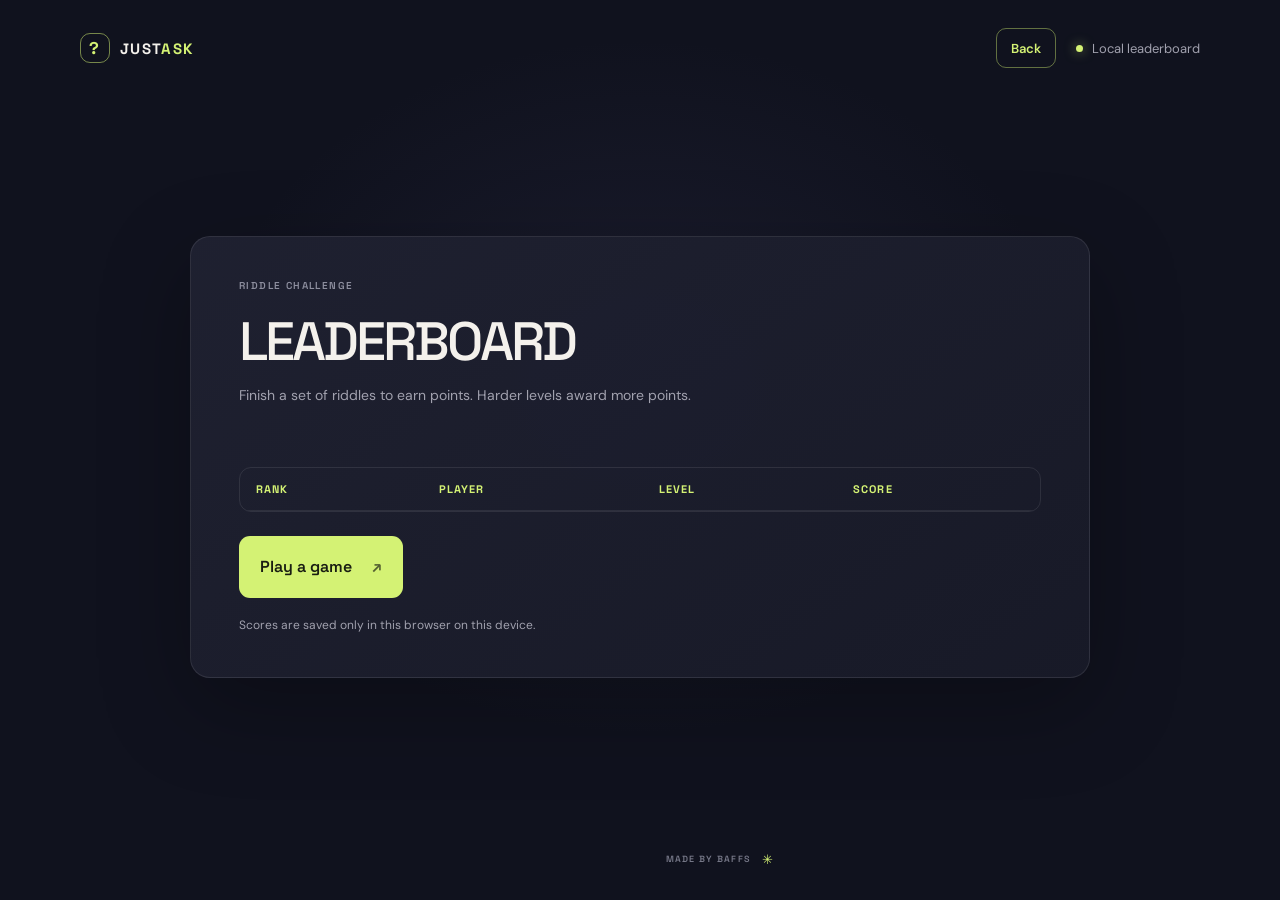
==== leaderboard.html @ 5c9e2b28 "Add files via upload" ====
<!DOCTYPE html>
<html lang="en">
<head>
  <meta charset="UTF-8">
  <meta name="viewport" content="width=device-width, initial-scale=1.0">
  <meta name="theme-color" content="#10121e">
  <meta name="description" content="See the top scores from completed riddle games on this device.">
  <title>Leaderboard — Just Ask</title>
  <link rel="stylesheet" href="style.css">
</head>
<body>
  <main class="page-shell">
    <header class="site-header">
      <a class="wordmark" href="index.html" aria-label="Back to Just Ask">
        <span class="wordmark-icon" aria-hidden="true">?</span>
        <span>JUST<span class="wordmark-accent">ASK</span></span>
      </a>
      <div class="header-actions">
        <a class="leaderboard-link" href="index.html">Back</a>
        <span class="header-note"><span class="status-dot" aria-hidden="true"></span> Local leaderboard</span>
      </div>
    </header>

    <section class="leaderboard-panel" aria-labelledby="leaderboardTitle">
      <p class="question-label">RIDDLE CHALLENGE</p>
      <h1 id="leaderboardTitle">LEADERBOARD</h1>
      <p class="leaderboard-description">Finish a set of riddles to earn points. Harder levels award more points.</p>
      <p class="leaderboard-status" id="leaderboardStatus" aria-live="polite"></p>
      <div class="leaderboard-table-wrap">
        <table class="leaderboard-table">
          <thead>
            <tr>
              <th scope="col">Rank</th>
              <th scope="col">Player</th>
              <th scope="col">Level</th>
              <th scope="col">Score</th>
             
            </tr>
          </thead>
          <tbody id="leaderboardEntries"></tbody>
        </table>
      </div>
      <a class="answer-button answer-yes leaderboard-play-button" href="index.html">
        <span>Play a game</span><span class="button-arrow" aria-hidden="true">↗</span>
      </a>
      <p class="leaderboard-note">Scores are saved only in this browser on this device.</p>
    </section>

    <footer class="page-footer" aria-label="Made by Baffs">
      <div class="footer-marquee">
        <div class="footer-marquee-track">
          <span>MADE BY BAFFS <span aria-hidden="true">✳</span></span>
          <span aria-hidden="true">MADE BY BAFFS <span>✳</span></span>
        </div>
      </div>
    </footer>
  </main>
  <script src="leaderboard.js"></script>
</body>
</html>
---- style.css ----
@import url('https://fonts.googleapis.com/css2?family=DM+Sans:wght@400;500;600;700&family=Space+Grotesk:wght@400;500;600;700&display=swap');

:root {
  color-scheme: dark;
  font-family: 'DM Sans', sans-serif;
  background: #10121e;
  color: #f4f1ec;
  font-synthesis: none;
  text-rendering: optimizeLegibility;
  -webkit-font-smoothing: antialiased;
  -moz-osx-font-smoothing: grayscale;
  font-optical-sizing: auto;
  font-weight: 400;
  --muted: #858697;
  --lime: #d4f274;
  --panel: #1a1c2a;
}

* {
  box-sizing: border-box;
}

body {
  min-width: 320px;
  min-height: 100vh;
  margin: 0;
  background:
    radial-gradient(ellipse at 50% 43%, rgba(76, 74, 116, 0.2), transparent 48%),
    #10121e;
}

button,
a {
  font: inherit;
}

.page-shell {
  display: flex;
  width: min(100% - 64px, 1120px);
  min-height: 100vh;
  flex-direction: column;
  margin: 0 auto;
}

.site-header,
.page-footer {
  display: flex;
  align-items: center;
  justify-content: space-between;
}

.site-header {
  min-height: 96px;
}

.header-brand {
  display: flex;
  flex-direction: column;
  align-items: flex-start;
  gap: 6px;
}

.header-actions {
  display: flex;
  align-items: center;
  gap: 20px;
}

.profile-avatar {
  display: grid;
  width: 36px;
  height: 36px;
  flex: 0 0 36px;
  place-items: center;
  border: 1px solid rgba(212, 242, 116, 0.62);
  border-radius: 50%;
  background: linear-gradient(145deg, rgba(212, 242, 116, 0.2), rgba(212, 242, 116, 0.06));
  color: var(--lime);
  font-family: 'Space Grotesk', sans-serif;
  font-size: 13px;
  font-weight: 700;
  letter-spacing: 0.02em;
  padding: 0;
  cursor: pointer;
}

.profile-avatar:hover {
  background: rgba(212, 242, 116, 0.18);
}

.profile-avatar:focus-visible,
.profile-drawer-close:focus-visible,
.profile-drawer-nav a:focus-visible {
  outline: 2px solid #fff;
  outline-offset: 3px;
}

.profile-backdrop {
  position: fixed;
  z-index: 8;
  inset: 0;
  background: rgba(5, 6, 12, 0.68);
  backdrop-filter: blur(3px);
}

.profile-drawer {
  position: fixed;
  z-index: 9;
  top: 0;
  right: 0;
  width: min(390px, calc(100% - 24px));
  height: 100vh;
  height: 100dvh;
  padding: 44px 28px 28px;
  overflow-y: auto;
  border-left: 1px solid rgba(255, 255, 255, 0.1);
  background: #1a1c2a;
  box-shadow: -20px 0 70px rgba(0, 0, 0, 0.42);
  animation: profile-drawer-in 220ms ease both;
}

.profile-drawer h2 {
  margin: 8px 0 5px;
  font-family: 'Space Grotesk', sans-serif;
  font-size: 28px;
  font-weight: 500;
}

.profile-drawer-name {
  margin: 0;
  color: #a1a1ae;
  font-size: 14px;
}

.profile-drawer-close {
  position: absolute;
  top: 14px;
  right: 16px;
  width: 36px;
  height: 36px;
  border: 0;
  border-radius: 9px;
  background: rgba(255, 255, 255, 0.06);
  color: #f4f1ec;
  cursor: pointer;
  font-size: 24px;
}

.profile-drawer-nav {
  display: grid;
  grid-template-columns: minmax(0, 1fr);
  gap: 6px;
  margin: 14px 0 16px;
}

.profile-drawer-nav a {
  display: flex;
  min-height: 42px;
  align-items: center;
  justify-content: center;
  border: 1px solid rgba(212, 242, 116, 0.35);
  border-radius: 10px;
  color: var(--lime);
  font-size: 13px;
  font-weight: 600;
  text-decoration: none;
}

.profile-drawer-nav a:hover {
  background: rgba(212, 242, 116, 0.08);
}

.profile-settings {
  padding-top: 14px;
  border-top: 1px solid rgba(255, 255, 255, 0.09);
}

.profile-settings h3 {
  margin: 0 0 20px;
  font-family: 'Space Grotesk', sans-serif;
  font-size: 17px;
  font-weight: 600;
}

.profile-input {
  width: 100%;
  min-height: 50px;
  margin-bottom: 18px;
  padding: 0 14px;
  border: 1px solid rgba(255, 255, 255, 0.16);
  border-radius: 10px;
  outline: none;
  background: rgba(255, 255, 255, 0.035);
  color: #f4f1ec;
  font: inherit;
}

.profile-input:focus {
  border-color: var(--lime);
  box-shadow: 0 0 0 3px rgba(212, 242, 116, 0.14);
}

.profile-save-button {
  width: 100%;
  justify-content: center;
}

.profile-status,
.profile-guest-note {
  min-height: 20px;
  margin: 12px 0 0;
  color: #a1a1ae;
  font-size: 12px;
}

@keyframes profile-drawer-in {
  from {
    opacity: 0.7;
    transform: translateX(24px);
  }
  to {
    opacity: 1;
    transform: translateX(0);
  }
}

.leaderboard-link {
  display: inline-flex;
  min-height: 40px;
  align-items: center;
  justify-content: center;
  padding: 0 14px;
  border: 1px solid rgba(212, 242, 116, 0.42);
  border-radius: 10px;
  color: var(--lime);
  font-size: 13px;
  font-weight: 600;
  text-decoration: none;
  transition: background-color 160ms ease, border-color 160ms ease;
}

.leaderboard-link:hover {
  border-color: var(--lime);
  background: rgba(212, 242, 116, 0.08);
}

.leaderboard-link:focus-visible,
.leaderboard-play-button:focus-visible {
  outline: 2px solid #fff;
  outline-offset: 3px;
}

.wordmark {
  display: inline-flex;
  align-items: center;
  gap: 10px;
  color: #f4f1ec;
  font-family: 'Space Grotesk', sans-serif;
  font-size: 15px;
  font-weight: 700;
  letter-spacing: 0.09em;
  text-decoration: none;
}

.wordmark-accent {
  color: var(--lime);
}

.wordmark-icon {
  display: grid;
  width: 30px;
  height: 30px;
  place-items: center;
  border: 1px solid rgba(212, 242, 116, 0.52);
  border-radius: 10px;
  color: var(--lime);
  font-size: 17px;
}

.header-note {
  display: flex;
  align-items: center;
  gap: 9px;
  color: #a1a1ae;
  font-size: 13px;
}

.status-dot {
  width: 7px;
  height: 7px;
  flex: 0 0 7px;
  border-radius: 50%;
  background: var(--lime);
  box-shadow: 0 0 12px rgba(212, 242, 116, 0.6);
}

.photo-carousel {
  width: min(100%, 760px);
  margin: 0 auto 28px;
}

.photo-slide {
  position: relative;
  height: 210px;
  margin: 0;
  overflow: hidden;
  border: 1px solid rgba(255, 255, 255, 0.1);
  border-radius: 16px;
  background: #1a1c2a;
}

.photo-slide::after {
  position: absolute;
  inset: 45% 0 0;
  background: linear-gradient(transparent, rgba(10, 11, 18, 0.76));
  content: '';
  pointer-events: none;
}

.photo-slide img {
  width: 100%;
  height: 100%;
  object-fit: cover;
  animation: slide-image-in 300ms ease both;
}

.photo-credits {
  margin-top: 8px;
  color: var(--muted);
  font-size: 11px;
}

.photo-credits summary {
  width: max-content;
  cursor: pointer;
}

.photo-credits summary:hover,
.photo-credits a:hover {
  color: var(--lime);
}

.photo-credits ul {
  display: flex;
  flex-wrap: wrap;
  gap: 6px 18px;
  margin: 8px 0 0;
  padding-left: 18px;
}

.photo-credits a {
  color: #a1a1ae;
}

.slide-arrow {
  position: absolute;
  z-index: 2;
  top: 50%;
  display: grid;
  width: 38px;
  height: 38px;
  place-items: center;
  transform: translateY(-50%);
  border: 1px solid rgba(255, 255, 255, 0.25);
  border-radius: 50%;
  background: rgba(16, 18, 30, 0.58);
  color: #fff;
  cursor: pointer;
  font-size: 27px;
  line-height: 1;
}

.slide-arrow:hover {
  background: rgba(16, 18, 30, 0.86);
}

.slide-arrow:focus-visible,
.slide-indicator:focus-visible {
  outline: 2px solid var(--lime);
  outline-offset: 3px;
}

.slide-previous {
  left: 14px;
}

.slide-next {
  right: 14px;
}

.slide-indicators {
  position: absolute;
  z-index: 2;
  right: 22px;
  bottom: 25px;
  display: flex;
  gap: 7px;
}

.slide-indicator {
  width: 8px;
  height: 8px;
  padding: 0;
  border: 0;
  border-radius: 10px;
  background: rgba(255, 255, 255, 0.58);
  cursor: pointer;
  transition: width 160ms ease, background-color 160ms ease;
}

.slide-indicator.is-active {
  width: 22px;
  background: var(--lime);
}

@keyframes slide-image-in {
  from {
    opacity: 0.65;
  }
  to {
    opacity: 1;
  }
}

.how-to-play-backdrop {
  position: fixed;
  z-index: 5;
  inset: 0;
  background: rgba(5, 6, 12, 0.68);
  backdrop-filter: blur(4px);
}

.how-to-play {
  position: fixed;
  z-index: 6;
  top: 50%;
  left: 50%;
  width: min(420px, calc(100% - 36px));
  padding: 32px;
  transform: translate(-50%, -50%);
  border: 1px solid rgba(255, 255, 255, 0.12);
  border-radius: 18px;
  background: #1a1c2a;
  box-shadow: 0 24px 70px rgba(0, 0, 0, 0.45);
}

.how-to-play h2 {
  margin: 8px 0 10px;
  font-family: 'Space Grotesk', sans-serif;
  font-size: 28px;
  font-weight: 500;
  letter-spacing: -0.04em;
}

.how-to-play > p:last-child {
  margin: 0;
  color: #a1a1ae;
  font-size: 14px;
  line-height: 1.6;
}

.how-to-play-close {
  position: absolute;
  top: 12px;
  right: 14px;
  width: 36px;
  height: 36px;
  border: 0;
  border-radius: 9px;
  background: rgba(255, 255, 255, 0.06);
  color: #f4f1ec;
  cursor: pointer;
  font-size: 24px;
}

.how-to-play-close:focus-visible {
  outline: 2px solid var(--lime);
  outline-offset: 2px;
}

[hidden] {
  display: none !important;
}

.question-panel {
  position: relative;
  display: flex;
  width: min(100%, 760px);
  min-height: 470px;
  flex-direction: column;
  justify-content: space-between;
  margin: auto;
  padding: 38px 48px 0;
  overflow: hidden;
  border: 1px solid rgba(255, 255, 255, 0.09);
  border-radius: 20px;
  background: linear-gradient(145deg, rgba(31, 33, 49, 0.98), rgba(24, 26, 40, 0.98));
  box-shadow: 0 28px 90px rgba(0, 0, 0, 0.28);
}

.login-panel {
  min-height: 0;
  justify-content: flex-start;
  padding-bottom: 14px;
}

.login-panel .question-content {
  padding: 24px 0 14px;
}

.login-panel .name-form {
  padding-bottom: 0;
}

.login-panel .answer-label {
  margin-bottom: 4px;
}

.login-panel .name-only-control {
  margin-bottom: 6px;
}

.login-panel .login-submit {
  margin-top: 8px;
}

.panel-topline {
  display: flex;
  align-items: center;
  justify-content: space-between;
  gap: 16px;
}

.eyebrow,
.question-label,
.page-footer {
  font-family: 'Space Grotesk', sans-serif;
  font-size: 10px;
  font-weight: 600;
  letter-spacing: 0.14em;
}

.eyebrow {
  display: inline-flex;
  align-items: center;
  gap: 8px;
  color: var(--lime);
}

.sparkle {
  font-size: 17px;
}

.answer-note {
  color: #858697;
  font-size: 12px;
}

.question-content {
  padding: 52px 0 42px;
  animation: question-in 360ms ease both;
}

.question-label {
  margin: 0 0 19px;
  color: #8d8e9e;
}

h1 {
  max-width: 620px;
  margin: 0;
  font-family: 'Space Grotesk', sans-serif;
  font-size: clamp(34px, 5.3vw, 54px);
  font-weight: 500;
  letter-spacing: -0.055em;
  line-height: 1.13;
}

.answer-options {
  display: grid;
  grid-template-columns: repeat(2, minmax(0, 1fr));
  gap: 12px;
  padding-bottom: 30px;
}

.name-form {
  padding-bottom: 30px;
}

.login-status {
  min-height: 0;
  margin: 12px 0 0;
  color: #ff8585;
  font-size: 12px;
  text-align: center;
}

.answer-label {
  display: block;
  margin-bottom: 10px;
  color: #8d8e9e;
  font-family: 'Space Grotesk', sans-serif;
  font-size: 10px;
  font-weight: 600;
  letter-spacing: 0.14em;
}

.name-controls {
  display: grid;
  grid-template-columns: minmax(0, 1fr) auto;
  gap: 12px;
}

.name-only-control {
  grid-template-columns: minmax(0, 1fr);
  margin-bottom: 16px;
}

.difficulty-row {
  display: flex;
  align-items: center;
  gap: 12px;
  margin-top: 8px;
}

.quiz-toolbar {
  margin-bottom: 18px;
}

.difficulty-select {
  min-height: 42px;
  padding: 8px 10px;
  border-radius: 10px;
  border: 1px solid rgba(255, 255, 255, 0.12);
  background: rgba(255, 255, 255, 0.02);
  color: inherit;
}

.logout-button {
  min-height: 40px;
  padding: 0 12px;
  border: 1px solid rgba(255, 255, 255, 0.16);
  border-radius: 10px;
  background: rgba(255, 255, 255, 0.035);
  color: #f4f1ec;
  cursor: pointer;
  font: inherit;
  font-size: 12px;
}

.profile-logout-button {
  width: 100%;
  margin-top: 12px;
}

.logout-button:hover {
  border-color: rgba(255, 255, 255, 0.38);
  background: rgba(255, 255, 255, 0.075);
}

.logout-button:focus-visible {
  outline: 2px solid var(--lime);
  outline-offset: 3px;
}

.name-controls input {
  min-width: 0;
  min-height: 62px;
  padding: 0 18px;
  border: 1px solid rgba(255, 255, 255, 0.16);
  border-radius: 11px;
  outline: none;
  background: rgba(255, 255, 255, 0.035);
  color: #f4f1ec;
  font: inherit;
}

.password-input {
  width: 100%;
  min-height: 62px;
  padding: 0 18px;
  border: 1px solid rgba(255, 255, 255, 0.16);
  border-radius: 11px;
  outline: none;
  background: rgba(255, 255, 255, 0.035);
  color: #f4f1ec;
  font: inherit;
}

.password-input:focus {
  border-color: var(--lime);
  box-shadow: 0 0 0 3px rgba(212, 242, 116, 0.14);
}

.password-input::placeholder {
  color: #858697;
}

.answer-button.login-submit {
  width: max-content;
  min-width: 112px;
  justify-content: center;
  gap: 8px;
  padding: 0 12px;
  margin-top: 14px;
  margin-right: auto;
  margin-left: auto;
}

.name-controls input::placeholder {
  color: #858697;
}

.name-controls input:focus {
  border-color: var(--lime);
  box-shadow: 0 0 0 3px rgba(212, 242, 116, 0.14);
}

.answer-button {
  display: flex;
  min-height: 62px;
  align-items: center;
  justify-content: space-between;
  padding: 0 20px;
  border: 1px solid transparent;
  border-radius: 11px;
  cursor: pointer;
  font-family: 'Space Grotesk', sans-serif;
  font-size: 16px;
  font-weight: 600;
  transition: transform 160ms ease, background-color 160ms ease, border-color 160ms ease;
}

.answer-button:hover {
  transform: translateY(-2px);
}

.answer-button:active {
  transform: translateY(0);
}

.answer-button:focus-visible {
  outline: 3px solid #fff;
  outline-offset: 4px;
}

.answer-yes {
  background: var(--lime);
  color: #191d12;
}

.answer-yes:hover {
  background: #e0fa91;
}

.answer-choice {
  border-color: rgba(255, 255, 255, 0.16);
  background: rgba(255, 255, 255, 0.035);
  color: #f4f1ec;
  text-align: left;
}

.answer-choice:hover {
  border-color: rgba(255, 255, 255, 0.38);
  background: rgba(255, 255, 255, 0.075);
}

.button-arrow {
  color: currentColor;
  font-size: 16px;
  opacity: 0.68;
}

.restart-button {
  width: 100%;
  margin-bottom: 30px;
}

.quiz-leaderboard-link {
  align-self: flex-start;
  margin: 0 0 24px;
}

.leaderboard-panel {
  width: min(100%, 900px);
  margin: auto;
  padding: 42px 48px;
  border: 1px solid rgba(255, 255, 255, 0.09);
  border-radius: 20px;
  background: linear-gradient(145deg, rgba(31, 33, 49, 0.98), rgba(24, 26, 40, 0.98));
  box-shadow: 0 28px 90px rgba(0, 0, 0, 0.28);
}

.leaderboard-panel h1 {
  margin-bottom: 12px;
}

.leaderboard-description,
.leaderboard-note {
  color: #a1a1ae;
  font-size: 14px;
  line-height: 1.6;
}

.leaderboard-description {
  margin: 0 0 26px;
}

.leaderboard-status {
  min-height: 24px;
  margin: 0 0 10px;
  color: #a1a1ae;
  font-size: 13px;
}

.leaderboard-table-wrap {
  width: 100%;
  overflow-x: auto;
  border: 1px solid rgba(255, 255, 255, 0.09);
  border-radius: 12px;
}

.leaderboard-table {
  width: 100%;
  border-collapse: collapse;
  text-align: left;
}

.leaderboard-table th,
.leaderboard-table td {
  padding: 14px 16px;
  border-bottom: 1px solid rgba(255, 255, 255, 0.08);
  white-space: nowrap;
}

.leaderboard-table th {
  color: var(--lime);
  font-family: 'Space Grotesk', sans-serif;
  font-size: 11px;
  letter-spacing: 0.1em;
  text-transform: uppercase;
}

.leaderboard-table td {
  color: #e8e6e2;
  font-size: 14px;
}

.leaderboard-table tbody tr:last-child td {
  border-bottom: 0;
}

.leaderboard-rank,
.leaderboard-score {
  font-weight: 700;
}

.leaderboard-score {
  color: var(--lime) !important;
}

.leaderboard-play-button {
  width: max-content;
  gap: 20px;
  margin-top: 24px;
  text-decoration: none;
}

.leaderboard-note {
  margin: 18px 0 0;
  font-size: 12px;
}

.panel-footer {
  display: flex;
  min-height: 52px;
  align-items: center;
  justify-content: center;
  gap: 11px;
  border-top: 1px solid rgba(255, 255, 255, 0.08);
  color: #999aa9;
  font-size: 12px;
  text-align: center;
}

.panel-footer p {
  margin: 0;
}

.panel-footer p.answer-correct {
  color: #8ee5a1;
}

.panel-footer p.answer-wrong {
  color: #ff8585;
}

.footer-mark {
  color: #858697;
  font-size: 10px;
}

.page-footer {
  overflow: hidden;
  min-height: 82px;
  color: #777989;
  font-size: 9px;
}

.footer-marquee {
  width: 100%;
  overflow: hidden;
}

.footer-marquee-track {
  display: flex;
  width: max-content;
  animation: footer-scroll 18s linear infinite;
}

.footer-marquee-track > span {
  display: flex;
  flex: 0 0 100vw;
  align-items: center;
  justify-content: center;
  gap: 12px;
  white-space: nowrap;
}

.footer-marquee-track > span > span {
  color: var(--lime);
  font-size: 13px;
}

@keyframes footer-scroll {
  to {
    transform: translateX(-50%);
  }
}

@keyframes question-in {
  from {
    opacity: 0.45;
    transform: translateY(7px);
  }
  to {
    opacity: 1;
    transform: translateY(0);
  }
}

@media (max-width: 600px) {
  .page-shell {
    width: min(100% - 36px, 480px);
  }

  .site-header {
    min-height: 76px;
  }

  .photo-slide {
    height: 170px;
  }

  .photo-carousel {
    margin-bottom: 22px;
  }

  .slide-arrow {
    width: 34px;
    height: 34px;
  }

  .slide-previous {
    left: 10px;
  }

  .slide-next {
    right: 10px;
  }

  .slide-indicators {
    right: 17px;
    bottom: 22px;
  }

  .header-note {
    font-size: 11px;
  }

  .header-actions {
    gap: 8px;
  }

  .profile-avatar {
    width: 32px;
    height: 32px;
    flex-basis: 32px;
  }

  .header-note {
    max-width: 160px;
    overflow-wrap: anywhere;
    line-height: 1.25;
    white-space: normal;
  }

  .leaderboard-link {
    min-height: 36px;
    padding: 0 9px;
    font-size: 11px;
  }

  .question-panel {
    min-height: 430px;
    padding: 26px 22px 0;
    border-radius: 16px;
  }

  .panel-topline {
    align-items: flex-start;
    flex-direction: column;
    gap: 8px;
  }

  .question-content {
    padding: 50px 0 38px;
  }

  h1 {
    font-size: clamp(34px, 10vw, 46px);
  }

  .answer-options {
    padding-bottom: 24px;
  }

  .answer-button {
    min-height: 58px;
    padding: 0 15px;
  }

  .answer-options {
    gap: 9px;
  }

  .name-form {
    padding-bottom: 24px;
  }

  .name-controls {
    gap: 8px;
  }

  .name-controls input {
    min-height: 58px;
    padding: 0 12px;
  }

  .password-input {
    min-height: 58px;
    padding: 0 12px;
  }

  .restart-button {
    margin-bottom: 24px;
  }

  .leaderboard-panel {
    padding: 28px 20px;
    border-radius: 16px;
  }

  .leaderboard-table th,
  .leaderboard-table td {
    padding: 12px 10px;
    font-size: 12px;
  }

  .page-footer {
    min-height: 68px;
    font-size: 8px;
    letter-spacing: 0.09em;
  }
}

@media (max-width: 360px) {
  .page-shell {
    width: calc(100% - 28px);
  }

  .page-footer {
    font-size: 7px;
  }
}

@media (prefers-reduced-motion: reduce) {
  *,
  *::before,
  *::after {
    scroll-behavior: auto !important;
    animation-duration: 0.01ms !important;
    animation-iteration-count: 1 !important;
    transition-duration: 0.01ms !important;
  }

  .footer-marquee-track {
    animation: none;
  }
}
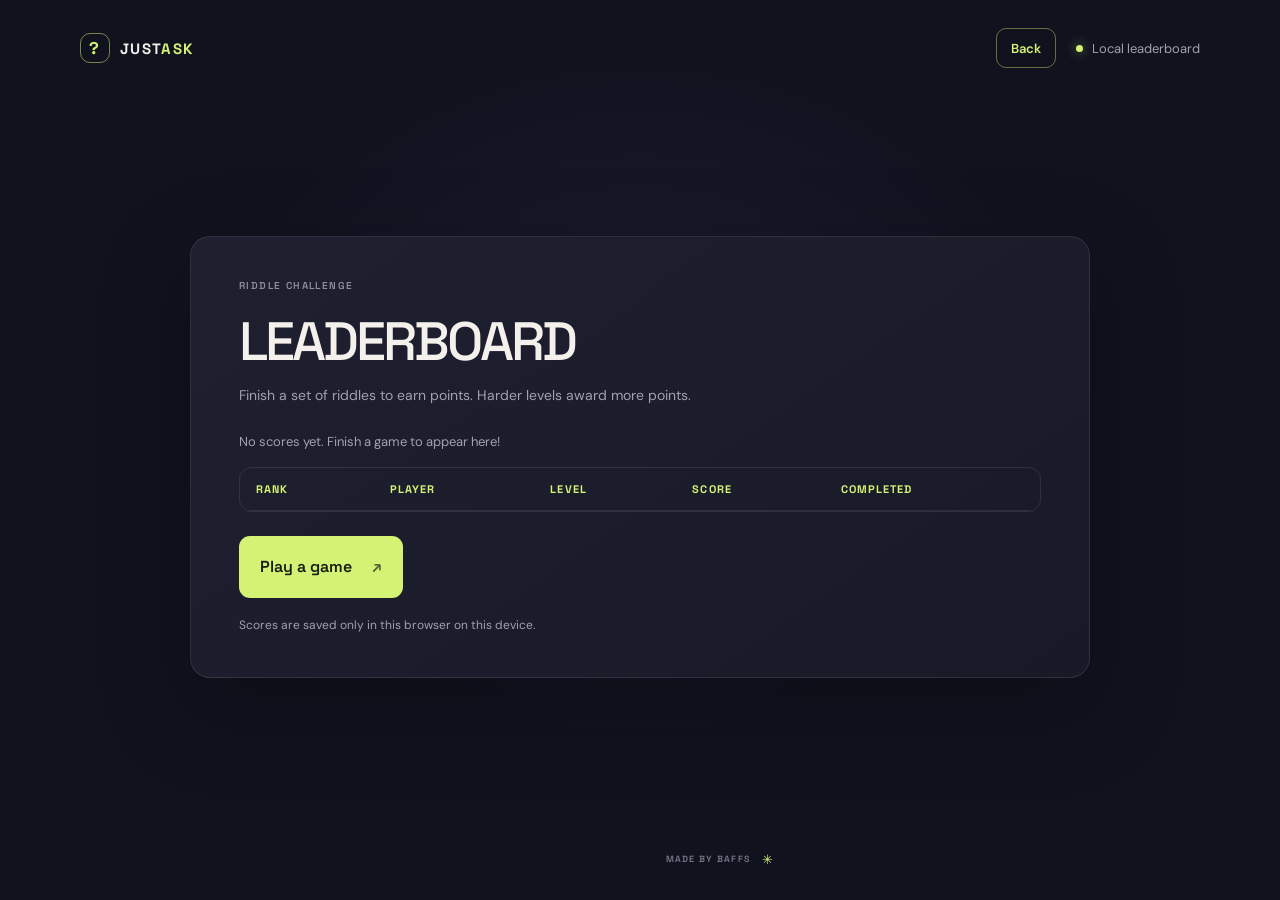
==== commit a04a9b7a: "Add files via upload" ====
--- a/leaderboard.html
+++ b/leaderboard.html
@@ -34,7 +34,7 @@
               <th scope="col">Player</th>
               <th scope="col">Level</th>
               <th scope="col">Score</th>
-             
+              <th scope="col">Completed</th>
             </tr>
           </thead>
           <tbody id="leaderboardEntries"></tbody>
--- a/style.css
+++ b/style.css
@@ -352,40 +352,9 @@
   color: #a1a1ae;
 }
 
-.slide-arrow {
-  position: absolute;
-  z-index: 2;
-  top: 50%;
-  display: grid;
-  width: 38px;
-  height: 38px;
-  place-items: center;
-  transform: translateY(-50%);
-  border: 1px solid rgba(255, 255, 255, 0.25);
-  border-radius: 50%;
-  background: rgba(16, 18, 30, 0.58);
-  color: #fff;
-  cursor: pointer;
-  font-size: 27px;
-  line-height: 1;
-}
-
-.slide-arrow:hover {
-  background: rgba(16, 18, 30, 0.86);
-}
-
-.slide-arrow:focus-visible,
 .slide-indicator:focus-visible {
   outline: 2px solid var(--lime);
   outline-offset: 3px;
-}
-
-.slide-previous {
-  left: 14px;
-}
-
-.slide-next {
-  right: 14px;
 }
 
 .slide-indicators {
@@ -524,6 +493,29 @@
   margin-top: 8px;
 }
 
+.reset-login-button {
+  display: block;
+  margin: 12px auto 0;
+  padding: 4px 8px;
+  border: 0;
+  background: transparent;
+  color: #cbdc7e;
+  cursor: pointer;
+  font: inherit;
+  font-size: 12px;
+  text-decoration: underline;
+  text-underline-offset: 3px;
+}
+
+.reset-login-button:hover {
+  color: #e2f39d;
+}
+
+.reset-login-button:focus-visible {
+  outline: 2px solid var(--lime);
+  outline-offset: 3px;
+}
+
 .panel-topline {
   display: flex;
   align-items: center;
@@ -966,19 +958,6 @@
     margin-bottom: 22px;
   }
 
-  .slide-arrow {
-    width: 34px;
-    height: 34px;
-  }
-
-  .slide-previous {
-    left: 10px;
-  }
-
-  .slide-next {
-    right: 10px;
-  }
-
   .slide-indicators {
     right: 17px;
     bottom: 22px;
